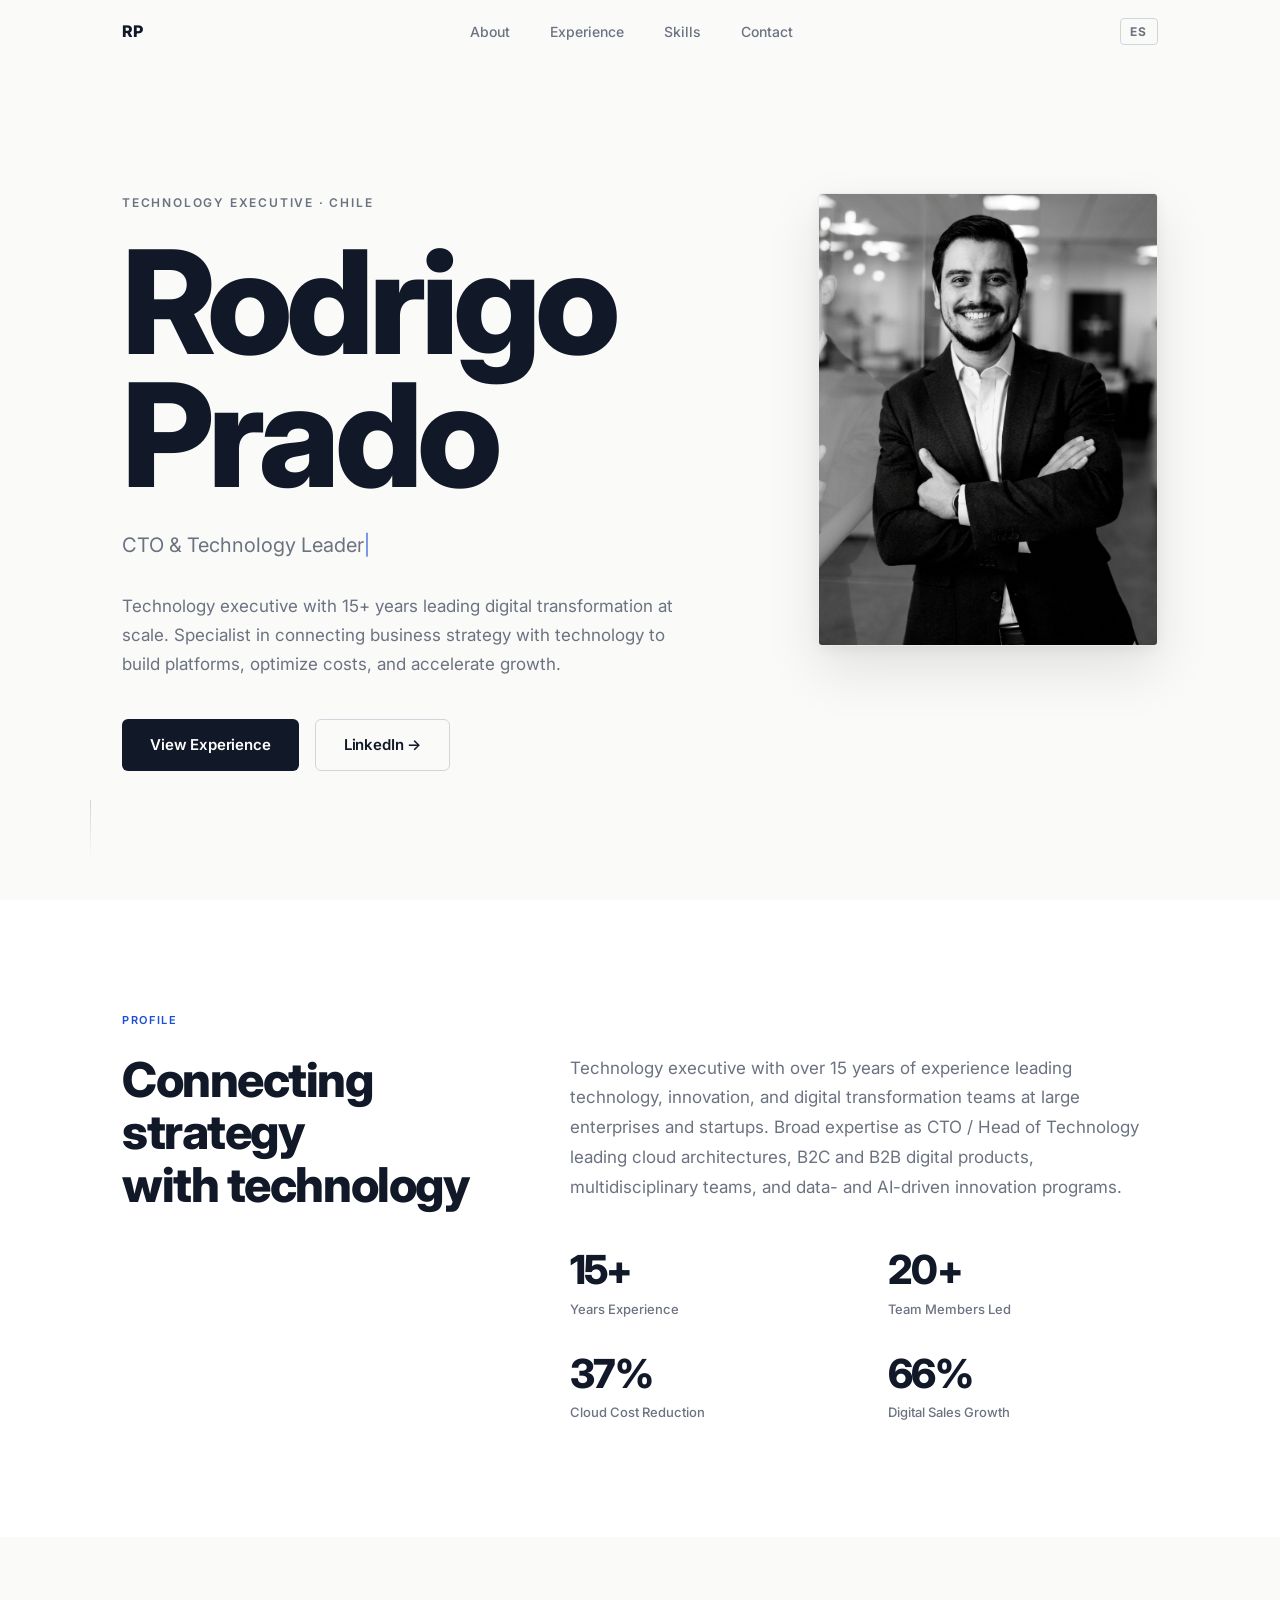
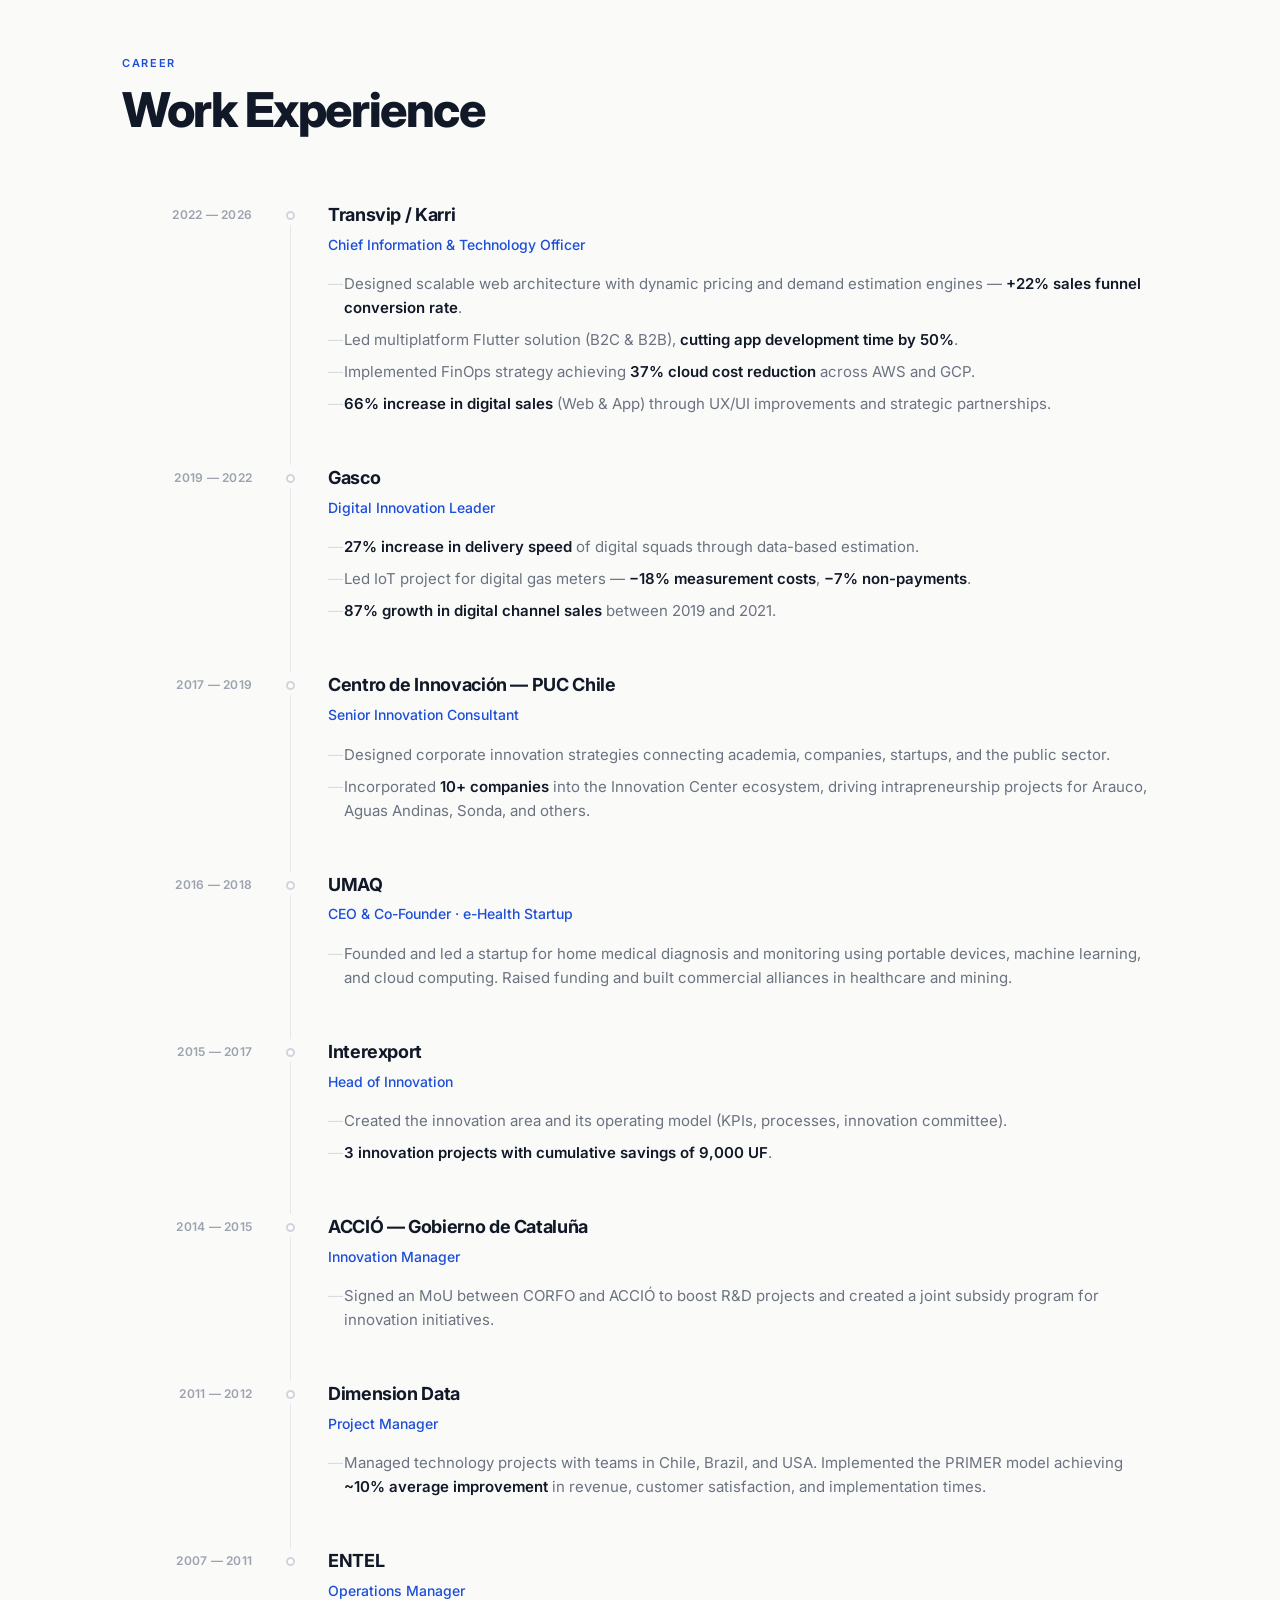
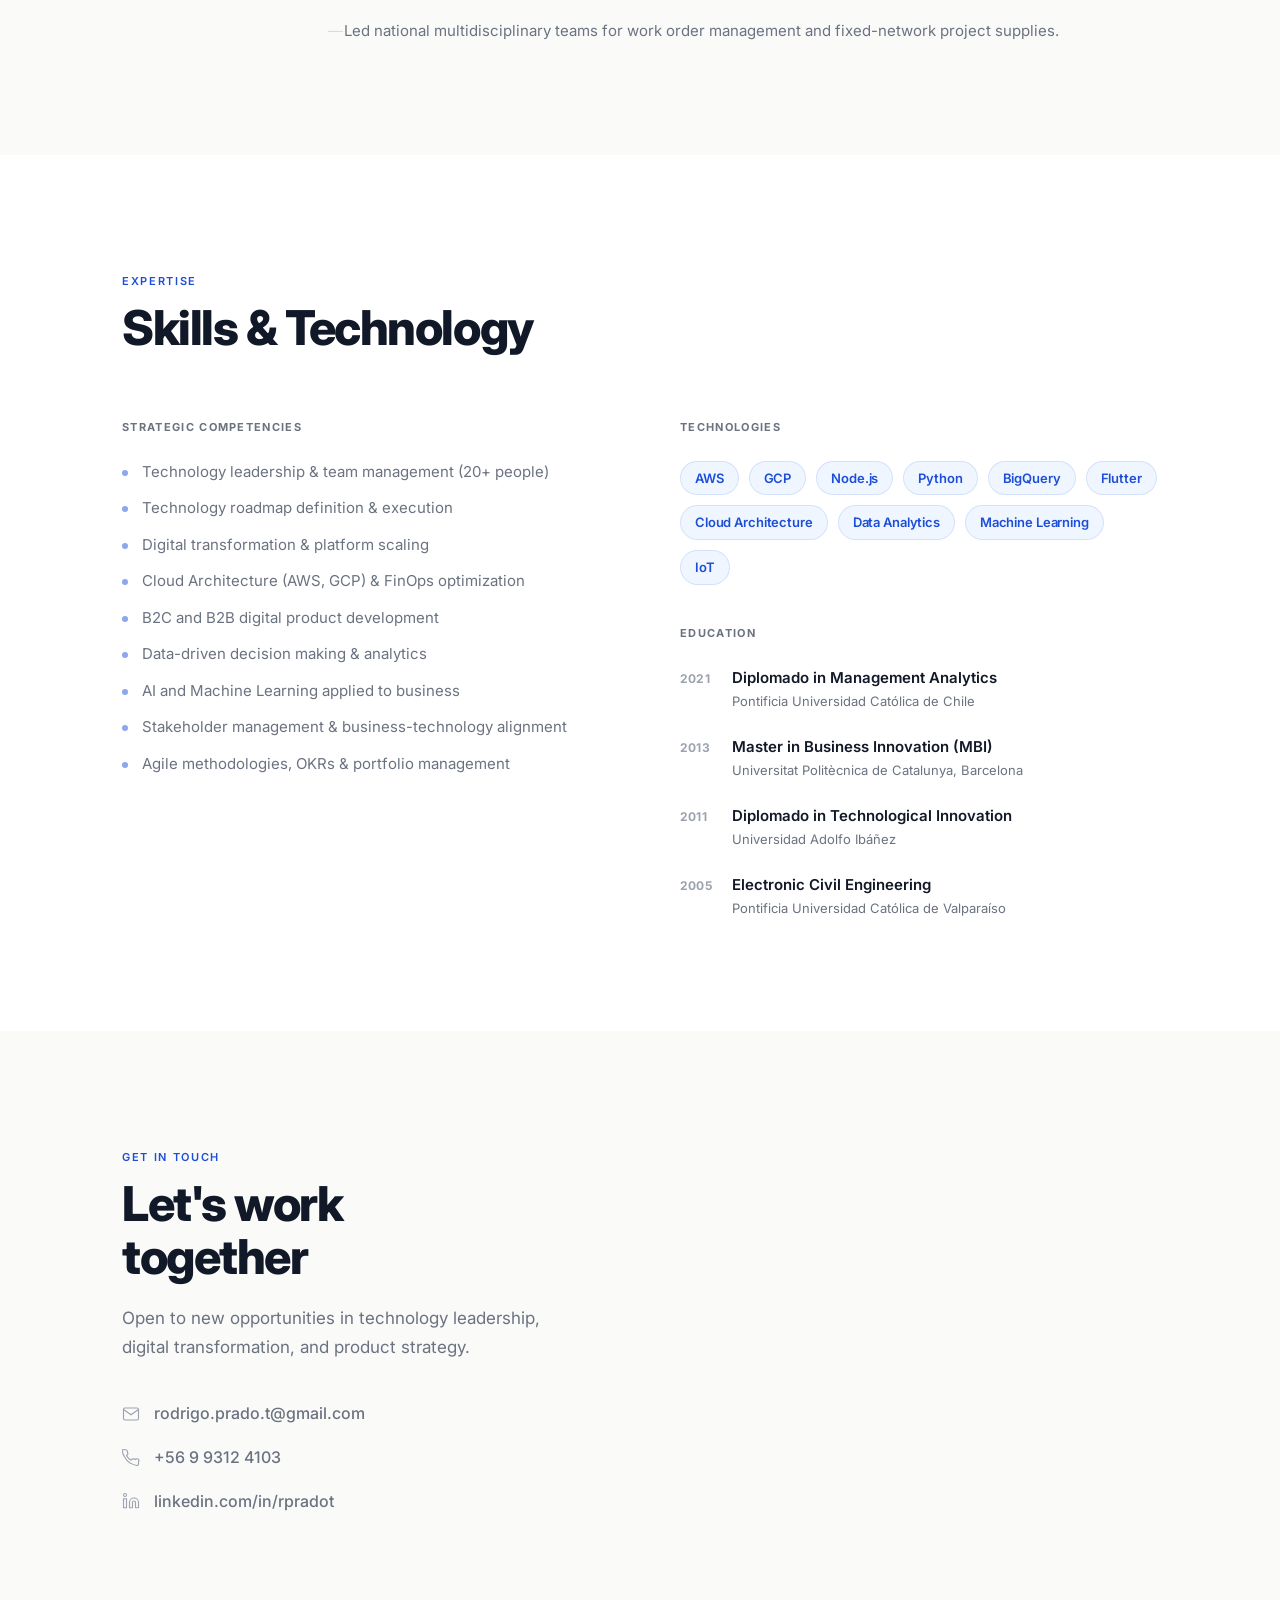
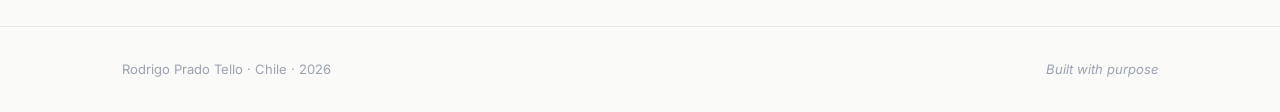
==== index.html @ 448bedbb "Initial release — personal portfolio website Bilingual (EN/ES) single-page portfolio for Rodrigo Pra" ====
<!DOCTYPE html>
<html lang="en" data-lang="en">
<head>
  <meta charset="UTF-8" />
  <meta name="viewport" content="width=device-width, initial-scale=1.0" />
  <title>Rodrigo Prado — CTO & Technology Leader</title>
  <meta name="description" content="Technology executive with 15+ years leading digital transformation, cloud platforms, and product innovation." />
  <link rel="preconnect" href="https://fonts.googleapis.com" />
  <link rel="preconnect" href="https://fonts.gstatic.com" crossorigin />
  <link href="https://fonts.googleapis.com/css2?family=Inter:wght@300;400;500;600;700;800&display=swap" rel="stylesheet" />
  <link rel="stylesheet" href="style.css" />
</head>
<body>

  <!-- ── NAV ─────────────────────────────────────────────── -->
  <nav class="nav" id="nav">
    <div class="nav__inner">
      <a href="#hero" class="nav__logo">RP</a>
      <ul class="nav__links" id="navLinks">
        <li><a href="#about"      class="nav__link t" data-key="nav_about">About</a></li>
        <li><a href="#experience" class="nav__link t" data-key="nav_exp">Experience</a></li>
        <li><a href="#skills"     class="nav__link t" data-key="nav_skills">Skills</a></li>
        <li><a href="#contact"    class="nav__link t" data-key="nav_contact">Contact</a></li>
      </ul>
      <div class="nav__right">
        <button class="lang-toggle" id="langToggle" aria-label="Toggle language">ES</button>
        <button class="nav__burger" id="navBurger" aria-label="Menu" aria-expanded="false">
          <span></span><span></span><span></span>
        </button>
      </div>
    </div>
  </nav>

  <!-- ── HERO ─────────────────────────────────────────────── -->
  <section class="hero" id="hero">
    <div class="hero__inner">
      <div class="hero__content">
        <p class="hero__eyebrow t" data-key="hero_eyebrow">Technology Executive · Chile</p>
        <h1 class="hero__name">Rodrigo<br>Prado</h1>
        <p class="hero__subtitle">
          <span id="typewriter"></span><span class="cursor" aria-hidden="true">|</span>
        </p>
        <p class="hero__bio t" data-key="hero_bio">
          Technology executive with 15+ years leading digital transformation at scale.
          Specialist in connecting business strategy with technology to build platforms,
          optimize costs, and accelerate growth.
        </p>
        <div class="hero__ctas">
          <a href="#experience" class="btn btn--primary t" data-key="hero_cta1">View Experience</a>
          <a href="https://cl.linkedin.com/in/rpradot/" target="_blank" rel="noopener" class="btn btn--secondary t" data-key="hero_cta2">LinkedIn →</a>
        </div>
      </div>
      <!-- Replace photo.jpg with your actual photo file -->
      <div class="hero__photo" aria-hidden="true">
        <img src="photo.jpg" alt="Rodrigo Prado" />
      </div>
    </div>
    <div class="hero__scroll" aria-hidden="true">
      <div class="hero__scroll-line"></div>
    </div>
  </section>

  <!-- ── ABOUT ─────────────────────────────────────────────── -->
  <section class="section about" id="about">
    <div class="container">
      <span class="section__label fade-in t" data-key="about_label">Profile</span>
      <div class="about__grid">
        <div class="about__left fade-in">
          <h2 class="section__title t" data-key="about_title">Connecting strategy<br>with technology</h2>
        </div>
        <div class="about__right fade-in">
          <p class="about__text t" data-key="about_text">
            Technology executive with over 15 years of experience leading technology,
            innovation, and digital transformation teams at large enterprises and startups.
            Broad expertise as CTO / Head of Technology leading cloud architectures,
            B2C and B2B digital products, multidisciplinary teams, and data- and AI-driven
            innovation programs.
          </p>
          <div class="about__stats">
            <div class="stat fade-in">
              <span class="stat__number">15+</span>
              <span class="stat__label t" data-key="stat1">Years Experience</span>
            </div>
            <div class="stat fade-in">
              <span class="stat__number">20+</span>
              <span class="stat__label t" data-key="stat2">Team Members Led</span>
            </div>
            <div class="stat fade-in">
              <span class="stat__number">37%</span>
              <span class="stat__label t" data-key="stat3">Cloud Cost Reduction</span>
            </div>
            <div class="stat fade-in">
              <span class="stat__number">66%</span>
              <span class="stat__label t" data-key="stat4">Digital Sales Growth</span>
            </div>
          </div>
        </div>
      </div>
    </div>
  </section>

  <!-- ── EXPERIENCE ────────────────────────────────────────── -->
  <section class="section experience" id="experience">
    <div class="container">
      <div class="section__header fade-in">
        <span class="section__label t" data-key="exp_label">Career</span>
        <h2 class="section__title t" data-key="exp_title">Work Experience</h2>
      </div>

      <div class="timeline">

        <div class="timeline__item fade-in">
          <div class="timeline__meta">
            <span class="timeline__date t" data-key="exp1_date">Mar 2022 — Present</span>
          </div>
          <div class="timeline__dot" aria-hidden="true"></div>
          <div class="timeline__body">
            <div class="timeline__company">Transvip / Karri</div>
            <div class="timeline__role t" data-key="exp1_role">Chief Information & Technology Officer</div>
            <ul class="timeline__achievements">
              <li class="t" data-key="exp1_a1">Designed scalable web architecture with dynamic pricing and demand estimation engines — <strong>+22% sales funnel conversion rate</strong>.</li>
              <li class="t" data-key="exp1_a2">Led multiplatform Flutter solution (B2C & B2B), <strong>cutting app development time by 50%</strong>.</li>
              <li class="t" data-key="exp1_a3">Implemented FinOps strategy achieving <strong>37% cloud cost reduction</strong> across AWS and GCP.</li>
              <li class="t" data-key="exp1_a4"><strong>66% increase in digital sales</strong> (Web & App) through UX/UI improvements and strategic partnerships.</li>
            </ul>
          </div>
        </div>

        <div class="timeline__item fade-in">
          <div class="timeline__meta">
            <span class="timeline__date">2019 — 2022</span>
          </div>
          <div class="timeline__dot" aria-hidden="true"></div>
          <div class="timeline__body">
            <div class="timeline__company">Gasco</div>
            <div class="timeline__role t" data-key="exp2_role">Digital Innovation Leader</div>
            <ul class="timeline__achievements">
              <li class="t" data-key="exp2_a1"><strong>27% increase in delivery speed</strong> of digital squads through data-based estimation.</li>
              <li class="t" data-key="exp2_a2">Led IoT project for digital gas meters — <strong>−18% measurement costs</strong>, <strong>−7% non-payments</strong>.</li>
              <li class="t" data-key="exp2_a3"><strong>87% growth in digital channel sales</strong> between 2019 and 2021.</li>
            </ul>
          </div>
        </div>

        <div class="timeline__item fade-in">
          <div class="timeline__meta">
            <span class="timeline__date">2017 — 2019</span>
          </div>
          <div class="timeline__dot" aria-hidden="true"></div>
          <div class="timeline__body">
            <div class="timeline__company">Centro de Innovación — PUC Chile</div>
            <div class="timeline__role t" data-key="exp3_role">Senior Innovation Consultant</div>
            <ul class="timeline__achievements">
              <li class="t" data-key="exp3_a1">Designed corporate innovation strategies connecting academia, companies, startups, and the public sector.</li>
              <li class="t" data-key="exp3_a2">Incorporated <strong>10+ companies</strong> into the Innovation Center ecosystem, driving intrapreneurship projects for Arauco, Aguas Andinas, Sonda, and others.</li>
            </ul>
          </div>
        </div>

        <div class="timeline__item fade-in">
          <div class="timeline__meta">
            <span class="timeline__date">2016 — 2018</span>
          </div>
          <div class="timeline__dot" aria-hidden="true"></div>
          <div class="timeline__body">
            <div class="timeline__company">UMAQ</div>
            <div class="timeline__role t" data-key="exp4_role">CEO & Co-Founder · e-Health Startup</div>
            <ul class="timeline__achievements">
              <li class="t" data-key="exp4_a1">Founded and led a startup for home medical diagnosis and monitoring using portable devices, machine learning, and cloud computing. Raised funding and built commercial alliances in healthcare and mining.</li>
            </ul>
          </div>
        </div>

        <div class="timeline__item fade-in">
          <div class="timeline__meta">
            <span class="timeline__date">2015 — 2017</span>
          </div>
          <div class="timeline__dot" aria-hidden="true"></div>
          <div class="timeline__body">
            <div class="timeline__company">Interexport</div>
            <div class="timeline__role t" data-key="exp5_role">Head of Innovation</div>
            <ul class="timeline__achievements">
              <li class="t" data-key="exp5_a1">Created the innovation area and its operating model (KPIs, processes, innovation committee).</li>
              <li class="t" data-key="exp5_a2"><strong>3 innovation projects with cumulative savings of 9,000 UF</strong>.</li>
            </ul>
          </div>
        </div>

        <div class="timeline__item fade-in">
          <div class="timeline__meta">
            <span class="timeline__date">2014 — 2015</span>
          </div>
          <div class="timeline__dot" aria-hidden="true"></div>
          <div class="timeline__body">
            <div class="timeline__company">ACCIÓ — Gobierno de Cataluña</div>
            <div class="timeline__role t" data-key="exp6_role">Innovation Manager</div>
            <ul class="timeline__achievements">
              <li class="t" data-key="exp6_a1">Signed an MoU between CORFO and ACCIÓ to boost R&amp;D projects and created a joint subsidy program for innovation initiatives.</li>
            </ul>
          </div>
        </div>

        <div class="timeline__item fade-in">
          <div class="timeline__meta">
            <span class="timeline__date">2011 — 2012</span>
          </div>
          <div class="timeline__dot" aria-hidden="true"></div>
          <div class="timeline__body">
            <div class="timeline__company">Dimension Data</div>
            <div class="timeline__role t" data-key="exp7_role">Project Manager</div>
            <ul class="timeline__achievements">
              <li class="t" data-key="exp7_a1">Managed technology projects with teams in Chile, Brazil, and USA. Implemented the PRIMER model achieving <strong>~10% average improvement</strong> in revenue, customer satisfaction, and implementation times.</li>
            </ul>
          </div>
        </div>

        <div class="timeline__item fade-in">
          <div class="timeline__meta">
            <span class="timeline__date">2007 — 2011</span>
          </div>
          <div class="timeline__dot" aria-hidden="true"></div>
          <div class="timeline__body">
            <div class="timeline__company">ENTEL</div>
            <div class="timeline__role t" data-key="exp8_role">Operations Manager</div>
            <ul class="timeline__achievements">
              <li class="t" data-key="exp8_a1">Led national multidisciplinary teams for work order management and fixed-network project supplies.</li>
            </ul>
          </div>
        </div>

      </div>
    </div>
  </section>

  <!-- ── SKILLS ────────────────────────────────────────────── -->
  <section class="section skills" id="skills">
    <div class="container">
      <div class="section__header fade-in">
        <span class="section__label t" data-key="skills_label">Expertise</span>
        <h2 class="section__title t" data-key="skills_title">Skills & Technology</h2>
      </div>
      <div class="skills__grid">

        <div class="skills__col fade-in">
          <h3 class="skills__col-title t" data-key="skills_strategic_title">Strategic Competencies</h3>
          <ul class="skills__list">
            <li class="t" data-key="skill_s1">Technology leadership & team management (20+ people)</li>
            <li class="t" data-key="skill_s2">Technology roadmap definition & execution</li>
            <li class="t" data-key="skill_s3">Digital transformation & platform scaling</li>
            <li class="t" data-key="skill_s4">Cloud Architecture (AWS, GCP) & FinOps optimization</li>
            <li class="t" data-key="skill_s5">B2C and B2B digital product development</li>
            <li class="t" data-key="skill_s6">Data-driven decision making & analytics</li>
            <li class="t" data-key="skill_s7">AI and Machine Learning applied to business</li>
            <li class="t" data-key="skill_s8">Stakeholder management & business-technology alignment</li>
            <li class="t" data-key="skill_s9">Agile methodologies, OKRs & portfolio management</li>
          </ul>
        </div>

        <div class="skills__col fade-in">
          <h3 class="skills__col-title t" data-key="skills_tech_title">Technologies</h3>
          <div class="tech__badges">
            <span class="badge">AWS</span>
            <span class="badge">GCP</span>
            <span class="badge">Node.js</span>
            <span class="badge">Python</span>
            <span class="badge">BigQuery</span>
            <span class="badge">Flutter</span>
            <span class="badge">Cloud Architecture</span>
            <span class="badge">Data Analytics</span>
            <span class="badge">Machine Learning</span>
            <span class="badge">IoT</span>
          </div>

          <h3 class="skills__col-title t" data-key="skills_edu_title" style="margin-top: 2.5rem;">Education</h3>
          <ul class="edu__list">
            <li>
              <span class="edu__year">2021</span>
              <span class="edu__details">
                <span class="edu__deg t" data-key="edu1_deg">Diplomado in Management Analytics</span>
                <span class="edu__school">Pontificia Universidad Católica de Chile</span>
              </span>
            </li>
            <li>
              <span class="edu__year">2013</span>
              <span class="edu__details">
                <span class="edu__deg t" data-key="edu2_deg">Master in Business Innovation (MBI)</span>
                <span class="edu__school">Universitat Politècnica de Catalunya, Barcelona</span>
              </span>
            </li>
            <li>
              <span class="edu__year">2011</span>
              <span class="edu__details">
                <span class="edu__deg t" data-key="edu3_deg">Diplomado in Technological Innovation</span>
                <span class="edu__school">Universidad Adolfo Ibáñez</span>
              </span>
            </li>
            <li>
              <span class="edu__year">2005</span>
              <span class="edu__details">
                <span class="edu__deg t" data-key="edu4_deg">Electronic Civil Engineering</span>
                <span class="edu__school">Pontificia Universidad Católica de Valparaíso</span>
              </span>
            </li>
          </ul>
        </div>

      </div>
    </div>
  </section>

  <!-- ── CONTACT ───────────────────────────────────────────── -->
  <section class="section contact" id="contact">
    <div class="container">
      <div class="contact__inner fade-in">
        <span class="section__label t" data-key="contact_label">Get in touch</span>
        <h2 class="section__title contact__title t" data-key="contact_title">Let's work<br>together</h2>
        <p class="contact__sub t" data-key="contact_sub">
          Open to new opportunities in technology leadership,<br>digital transformation, and product strategy.
        </p>
        <div class="contact__links">
          <a href="mailto:rodrigo.prado.t@gmail.com" class="contact__link">
            <svg xmlns="http://www.w3.org/2000/svg" viewBox="0 0 24 24" fill="none" stroke="currentColor" stroke-width="1.5" stroke-linecap="round" stroke-linejoin="round" aria-hidden="true"><path d="M4 4h16c1.1 0 2 .9 2 2v12c0 1.1-.9 2-2 2H4c-1.1 0-2-.9-2-2V6c0-1.1.9-2 2-2z"/><polyline points="22,6 12,13 2,6"/></svg>
            rodrigo.prado.t@gmail.com
          </a>
          <a href="tel:+56993124103" class="contact__link">
            <svg xmlns="http://www.w3.org/2000/svg" viewBox="0 0 24 24" fill="none" stroke="currentColor" stroke-width="1.5" stroke-linecap="round" stroke-linejoin="round" aria-hidden="true"><path d="M22 16.92v3a2 2 0 01-2.18 2 19.79 19.79 0 01-8.63-3.07A19.5 19.5 0 013.07 9.81a19.79 19.79 0 01-3.07-8.67A2 2 0 012 1h3a2 2 0 012 1.72c.127.96.361 1.903.7 2.81a2 2 0 01-.45 2.11L6.09 8.91a16 16 0 006 6l1.27-1.27a2 2 0 012.11-.45c.907.339 1.85.573 2.81.7A2 2 0 0122 16.92z"/></svg>
            +56 9 9312 4103
          </a>
          <a href="https://cl.linkedin.com/in/rpradot/" target="_blank" rel="noopener" class="contact__link">
            <svg xmlns="http://www.w3.org/2000/svg" viewBox="0 0 24 24" fill="none" stroke="currentColor" stroke-width="1.5" stroke-linecap="round" stroke-linejoin="round" aria-hidden="true"><path d="M16 8a6 6 0 016 6v7h-4v-7a2 2 0 00-2-2 2 2 0 00-2 2v7h-4v-7a6 6 0 016-6z"/><rect x="2" y="9" width="4" height="12"/><circle cx="4" cy="4" r="2"/></svg>
            linkedin.com/in/rpradot
          </a>
        </div>
      </div>
    </div>
  </section>

  <!-- ── FOOTER ────────────────────────────────────────────── -->
  <footer class="footer">
    <div class="container footer__inner">
      <span>Rodrigo Prado Tello &middot; Chile &middot; <span id="year"></span></span>
      <span class="footer__built t" data-key="footer_built">Built with purpose</span>
    </div>
  </footer>

  <script src="main.js"></script>
</body>
</html>
---- style.css ----
/* ─── RESET & BASE ───────────────────────────────────────── */
*,
*::before,
*::after {
  box-sizing: border-box;
  margin: 0;
  padding: 0;
}

:root {
  --bg: #FAFAF9;
  --bg-alt: #F3F4F6;
  --white: #FFFFFF;
  --text: #111827;
  --text-muted: #6B7280;
  --text-light: #9CA3AF;
  --accent: #1D4ED8;
  --accent-light: #EFF6FF;
  --border: #E5E7EB;
  --border-dark: #D1D5DB;

  --font: 'Inter', system-ui, -apple-system, sans-serif;
  --nav-h: 64px;

  --ease: cubic-bezier(0.4, 0, 0.2, 1);
}

html {
  scroll-behavior: smooth;
  font-size: 16px;
}

body {
  font-family: var(--font);
  background: var(--bg);
  color: var(--text);
  line-height: 1.6;
  -webkit-font-smoothing: antialiased;
  overflow-x: hidden;
}

a {
  text-decoration: none;
  color: inherit;
}

ul {
  list-style: none;
}

img {
  display: block;
  max-width: 100%;
}

/* ─── TYPOGRAPHY ─────────────────────────────────────────── */
.section__label {
  display: inline-block;
  font-size: 0.6875rem;
  font-weight: 600;
  letter-spacing: 0.15em;
  text-transform: uppercase;
  color: var(--accent);
  margin-bottom: 0.75rem;
}

.section__title {
  font-size: clamp(2rem, 4vw, 3rem);
  font-weight: 800;
  line-height: 1.1;
  letter-spacing: -0.03em;
  color: var(--text);
}

.section__header {
  margin-bottom: 4rem;
}

/* ─── LAYOUT ─────────────────────────────────────────────── */
.container {
  max-width: 1100px;
  margin: 0 auto;
  padding: 0 2rem;
}

.section {
  padding: 7rem 0;
}

/* ─── NAV ────────────────────────────────────────────────── */
.nav {
  position: fixed;
  top: 0;
  left: 0;
  right: 0;
  z-index: 100;
  height: var(--nav-h);
  background: rgba(250, 250, 249, 0.85);
  backdrop-filter: blur(12px);
  -webkit-backdrop-filter: blur(12px);
  border-bottom: 1px solid transparent;
  transition: border-color 0.3s var(--ease), box-shadow 0.3s var(--ease);
}

.nav.scrolled {
  border-color: var(--border);
  box-shadow: 0 1px 16px rgba(0, 0, 0, 0.05);
}

.nav__inner {
  max-width: 1100px;
  margin: 0 auto;
  padding: 0 2rem;
  height: 100%;
  display: flex;
  align-items: center;
  justify-content: space-between;
  gap: 2rem;
}

.nav__logo {
  font-size: 1rem;
  font-weight: 800;
  letter-spacing: -0.02em;
  color: var(--text);
  flex-shrink: 0;
}

.nav__links {
  display: flex;
  align-items: center;
  gap: 2.5rem;
}

.nav__link {
  font-size: 0.875rem;
  font-weight: 500;
  color: var(--text-muted);
  transition: color 0.2s;
  position: relative;
}

.nav__link::after {
  content: '';
  position: absolute;
  bottom: -2px;
  left: 0;
  right: 0;
  height: 1.5px;
  background: var(--accent);
  transform: scaleX(0);
  transform-origin: left;
  transition: transform 0.25s var(--ease);
}

.nav__link:hover {
  color: var(--text);
}

.nav__link:hover::after {
  transform: scaleX(1);
}

.nav__right {
  display: flex;
  align-items: center;
  gap: 0.75rem;
  flex-shrink: 0;
}

.lang-toggle {
  font-family: var(--font);
  font-size: 0.75rem;
  font-weight: 700;
  letter-spacing: 0.08em;
  color: var(--text-muted);
  background: none;
  border: 1.5px solid var(--border-dark);
  border-radius: 4px;
  padding: 0.3rem 0.6rem;
  cursor: pointer;
  transition: all 0.2s;
}

.lang-toggle:hover {
  color: var(--accent);
  border-color: var(--accent);
  background: var(--accent-light);
}

.nav__burger {
  display: none;
  flex-direction: column;
  justify-content: center;
  gap: 5px;
  width: 32px;
  height: 32px;
  background: none;
  border: none;
  cursor: pointer;
  padding: 4px;
}

.nav__burger span {
  display: block;
  height: 1.5px;
  background: var(--text);
  border-radius: 2px;
  transition: all 0.25s var(--ease);
}

.nav__burger.open span:nth-child(1) {
  transform: translateY(6.5px) rotate(45deg);
}

.nav__burger.open span:nth-child(2) {
  opacity: 0;
  transform: scaleX(0);
}

.nav__burger.open span:nth-child(3) {
  transform: translateY(-6.5px) rotate(-45deg);
}

/* ─── HERO ───────────────────────────────────────────────── */
.hero {
  min-height: 100dvh;
  display: flex;
  flex-direction: column;
  justify-content: center;
  padding: calc(var(--nav-h) + 4rem) 2rem 4rem;
  max-width: 1100px;
  margin: 0 auto;
  position: relative;
}

.hero__inner {
  display: grid;
  grid-template-columns: 1fr 340px;
  gap: 5rem;
  align-items: start;
  width: 100%;
}

.hero__photo {
  animation: fadeUp 0.8s var(--ease) 0.15s both;
}

.hero__photo img {
  width: 100%;
  aspect-ratio: 3 / 4;
  object-fit: cover;
  border-radius: 4px;
  box-shadow: 0 24px 56px rgba(0, 0, 0, 0.10), 0 4px 16px rgba(0, 0, 0, 0.06);
  border: 1px solid rgba(0, 0, 0, 0.06);
}

.hero__eyebrow {
  font-size: 0.75rem;
  font-weight: 600;
  letter-spacing: 0.15em;
  text-transform: uppercase;
  color: var(--text-muted);
  margin-bottom: 1.5rem;
  animation: fadeUp 0.8s var(--ease) 0.1s both;
}

.hero__name {
  font-size: clamp(4rem, 12vw, 9rem);
  font-weight: 800;
  line-height: 0.92;
  letter-spacing: -0.04em;
  color: var(--text);
  margin-bottom: 1.75rem;
  animation: fadeUp 0.8s var(--ease) 0.2s both;
}

.hero__subtitle {
  font-size: clamp(1rem, 2vw, 1.25rem);
  font-weight: 400;
  color: var(--text-muted);
  margin-bottom: 1.75rem;
  min-height: 1.75em;
  animation: fadeUp 0.8s var(--ease) 0.3s both;
}

.cursor {
  display: inline-block;
  color: var(--accent);
  animation: blink 1s step-end infinite;
  font-weight: 300;
}

.hero__bio {
  max-width: 560px;
  font-size: 1.0625rem;
  line-height: 1.7;
  color: var(--text-muted);
  margin-bottom: 2.5rem;
  animation: fadeUp 0.8s var(--ease) 0.4s both;
}

.hero__ctas {
  display: flex;
  gap: 1rem;
  flex-wrap: wrap;
  animation: fadeUp 0.8s var(--ease) 0.5s both;
}

.hero__scroll {
  position: absolute;
  bottom: 2.5rem;
  left: 0;
  display: flex;
  flex-direction: column;
  align-items: center;
  gap: 0.5rem;
  animation: fadeUp 0.8s var(--ease) 0.8s both;
}

.hero__scroll-line {
  width: 1px;
  height: 60px;
  background: linear-gradient(to bottom, var(--border-dark), transparent);
}

/* ─── BUTTONS ────────────────────────────────────────────── */
.btn {
  display: inline-flex;
  align-items: center;
  gap: 0.5rem;
  padding: 0.8125rem 1.75rem;
  border-radius: 6px;
  font-size: 0.9375rem;
  font-weight: 600;
  letter-spacing: -0.01em;
  transition: all 0.2s var(--ease);
  white-space: nowrap;
}

.btn--primary {
  background: var(--text);
  color: var(--white);
}

.btn--primary:hover {
  background: var(--accent);
  transform: translateY(-1px);
  box-shadow: 0 8px 24px rgba(29, 78, 216, 0.2);
}

.btn--secondary {
  background: transparent;
  color: var(--text);
  border: 1.5px solid var(--border-dark);
}

.btn--secondary:hover {
  border-color: var(--text);
  transform: translateY(-1px);
}

/* ─── ABOUT ──────────────────────────────────────────────── */
.about {
  background: var(--white);
}

.about .section__label {
  display: block;
  margin-bottom: 1.5rem;
}

.about__grid {
  display: grid;
  grid-template-columns: 1fr 1.6fr;
  gap: 5rem;
  align-items: start;
}

.about__text {
  font-size: 1.0625rem;
  line-height: 1.75;
  color: var(--text-muted);
  margin-bottom: 3rem;
}

.about__stats {
  display: grid;
  grid-template-columns: 1fr 1fr;
  gap: 2rem 3rem;
}

.stat__number {
  display: block;
  font-size: 2.5rem;
  font-weight: 800;
  letter-spacing: -0.04em;
  color: var(--text);
  line-height: 1;
  margin-bottom: 0.35rem;
}

.stat__label {
  font-size: 0.8125rem;
  color: var(--text-muted);
  font-weight: 500;
}

/* ─── EXPERIENCE ─────────────────────────────────────────── */
.experience {
  background: var(--bg);
}

.timeline__item {
  display: grid;
  grid-template-columns: 130px 28px 1fr;
  gap: 0 1.5rem;
  padding-bottom: 3rem;
  align-items: start;
}

.timeline__item:last-child {
  padding-bottom: 0;
}

/* The centre column — holds the dot and the connecting line */
.timeline__dot {
  display: flex;
  flex-direction: column;
  align-items: center;
  align-self: stretch;
  /* stretch to full row height */
}

/* The dot itself, aligned with the first line of the date */
.timeline__dot::before {
  content: '';
  width: 9px;
  height: 9px;
  border-radius: 50%;
  background: var(--white);
  border: 2px solid var(--border-dark);
  flex-shrink: 0;
  margin-top: 10px;
}

/* The vertical connector line below the dot */
.timeline__dot::after {
  content: '';
  flex: 1;
  width: 1px;
  background: var(--border);
  margin-top: 5px;
  /* extend through the padding-bottom of the item */
  margin-bottom: calc(-3rem - 1px);
}

.timeline__item:last-child .timeline__dot::after {
  display: none;
}

.timeline__meta {
  text-align: right;
}

.timeline__date {
  font-size: 0.75rem;
  font-weight: 600;
  line-height: 1;
  color: var(--text-light);
  letter-spacing: 0.02em;
}

.timeline__company {
  font-size: 1.125rem;
  font-weight: 700;
  color: var(--text);
  margin-bottom: 0.25rem;
  letter-spacing: -0.02em;
}

.timeline__role {
  font-size: 0.875rem;
  font-weight: 500;
  color: var(--accent);
  margin-bottom: 1rem;
}

.timeline__achievements {
  display: flex;
  flex-direction: column;
  gap: 0.5rem;
}

.timeline__achievements li {
  font-size: 0.9375rem;
  color: var(--text-muted);
  line-height: 1.6;
  padding-left: 1rem;
  position: relative;
}

.timeline__achievements li::before {
  content: '—';
  position: absolute;
  left: 0;
  color: var(--border-dark);
  font-weight: 300;
}

.timeline__achievements li strong {
  color: var(--text);
  font-weight: 600;
}

/* ─── SKILLS ─────────────────────────────────────────────── */
.skills {
  background: var(--white);
}

.skills__grid {
  display: grid;
  grid-template-columns: 1fr 1fr;
  gap: 5rem;
}

.skills__col-title {
  font-size: 0.6875rem;
  font-weight: 700;
  letter-spacing: 0.12em;
  text-transform: uppercase;
  color: var(--text-muted);
  margin-bottom: 1.5rem;
}

.skills__list {
  display: flex;
  flex-direction: column;
  gap: 0.875rem;
}

.skills__list li {
  font-size: 0.9375rem;
  color: var(--text-muted);
  padding-left: 1.25rem;
  position: relative;
  line-height: 1.5;
}

.skills__list li::before {
  content: '';
  position: absolute;
  left: 0;
  top: 0.6em;
  width: 6px;
  height: 6px;
  border-radius: 50%;
  background: var(--accent);
  opacity: 0.5;
}

.tech__badges {
  display: flex;
  flex-wrap: wrap;
  gap: 0.625rem;
  margin-bottom: 0.5rem;
}

.badge {
  display: inline-block;
  padding: 0.375rem 0.875rem;
  background: var(--accent-light);
  color: var(--accent);
  font-size: 0.8125rem;
  font-weight: 600;
  border-radius: 100px;
  letter-spacing: -0.01em;
  border: 1px solid rgba(29, 78, 216, 0.12);
  transition: all 0.2s;
}

.badge:hover {
  background: var(--accent);
  color: var(--white);
}

/* Education */
.edu__list {
  display: flex;
  flex-direction: column;
  gap: 1.5rem;
}

.edu__list li {
  display: flex;
  gap: 1.25rem;
  align-items: flex-start;
}

.edu__year {
  font-size: 0.75rem;
  font-weight: 700;
  color: var(--text-light);
  letter-spacing: 0.02em;
  flex-shrink: 0;
  padding-top: 2px;
  min-width: 32px;
}

.edu__details {
  display: flex;
  flex-direction: column;
  gap: 0.2rem;
}

.edu__deg {
  font-size: 0.9375rem;
  font-weight: 600;
  color: var(--text);
  line-height: 1.4;
}

.edu__school {
  font-size: 0.8125rem;
  color: var(--text-muted);
}

/* ─── CONTACT ────────────────────────────────────────────── */
.contact {
  background: var(--bg);
}

.contact__inner {
  max-width: 680px;
}

.contact__title {
  margin-bottom: 1.25rem;
}

.contact__sub {
  font-size: 1.0625rem;
  color: var(--text-muted);
  line-height: 1.7;
  margin-bottom: 2.5rem;
}

.contact__links {
  display: flex;
  flex-direction: column;
  gap: 1.125rem;
}

.contact__link {
  display: inline-flex;
  align-items: center;
  gap: 0.875rem;
  font-size: 1rem;
  font-weight: 500;
  color: var(--text-muted);
  transition: color 0.2s;
  width: fit-content;
}

.contact__link svg {
  width: 18px;
  height: 18px;
  flex-shrink: 0;
  color: var(--text-light);
  transition: color 0.2s;
}

.contact__link:hover {
  color: var(--text);
}

.contact__link:hover svg {
  color: var(--accent);
}

/* ─── FOOTER ─────────────────────────────────────────────── */
.footer {
  padding: 2rem 0;
  border-top: 1px solid var(--border);
}

.footer__inner {
  display: flex;
  justify-content: space-between;
  align-items: center;
  font-size: 0.8125rem;
  color: var(--text-light);
}

.footer__built {
  font-style: italic;
}

/* ─── ANIMATIONS ─────────────────────────────────────────── */
@keyframes fadeUp {
  from {
    opacity: 0;
    transform: translateY(20px);
  }

  to {
    opacity: 1;
    transform: translateY(0);
  }
}

@keyframes blink {

  0%,
  100% {
    opacity: 1;
  }

  50% {
    opacity: 0;
  }
}

.fade-in {
  opacity: 0;
  transform: translateY(24px);
  transition: opacity 0.7s var(--ease), transform 0.7s var(--ease);
}

.fade-in.visible {
  opacity: 1;
  transform: translateY(0);
}

/* Stagger siblings */
.about__stats .stat.visible:nth-child(1) {
  transition-delay: 0.05s;
}

.about__stats .stat.visible:nth-child(2) {
  transition-delay: 0.12s;
}

.about__stats .stat.visible:nth-child(3) {
  transition-delay: 0.19s;
}

.about__stats .stat.visible:nth-child(4) {
  transition-delay: 0.26s;
}

/* ─── RESPONSIVE ─────────────────────────────────────────── */
@media (max-width: 900px) {
  .hero__inner {
    grid-template-columns: 1fr;
    gap: 2.5rem;
  }

  .hero__photo {
    order: -1;
    display: flex;
    justify-content: center;
  }

  .hero__photo img {
    width: 140px;
    aspect-ratio: 0.8;
    border-radius: 50%;
  }

  .nav__links {
    display: none;
  }

  .nav__burger {
    display: flex;
  }

  .nav__links.open {
    display: flex;
    flex-direction: column;
    position: fixed;
    top: var(--nav-h);
    left: 0;
    right: 0;
    background: var(--bg);
    border-bottom: 1px solid var(--border);
    padding: 1.5rem 2rem 2rem;
    gap: 1.5rem;
    box-shadow: 0 8px 32px rgba(0, 0, 0, 0.06);
    z-index: 99;
  }

  .nav__link {
    font-size: 1rem;
  }

  .about__grid {
    grid-template-columns: 1fr;
    gap: 2.5rem;
  }

  .about__stats {
    grid-template-columns: 1fr 1fr;
  }

  .timeline__item {
    grid-template-columns: 20px 1fr;
    grid-template-areas:
      "dot meta"
      "dot body";
    gap: 0.25rem 1rem;
  }

  .timeline__meta {
    grid-area: meta;
    text-align: left;
    align-self: start;
  }

  /* Keep dot visible and use grid area so it spans both rows */
  .timeline__dot {
    grid-area: dot;
    display: flex;
    align-self: stretch;
  }

  /* On mobile, dot aligns with small date text — reset desktop offset */
  .timeline__dot::before {
    margin-top: 10px;
  }

  .timeline__body {
    grid-area: body;
  }

  .skills__grid {
    grid-template-columns: 1fr;
    gap: 3rem;
  }

  .section {
    padding: 5rem 0;
  }
}

@media (max-width: 580px) {
  .hero__name {
    font-size: clamp(3.5rem, 16vw, 5rem);
  }

  .hero__ctas {
    flex-direction: column;
  }

  .btn {
    width: 100%;
    justify-content: center;
  }

  .about__stats {
    grid-template-columns: 1fr 1fr;
    gap: 1.5rem;
  }

  .footer__inner {
    flex-direction: column;
    gap: 0.5rem;
    text-align: center;
  }
}
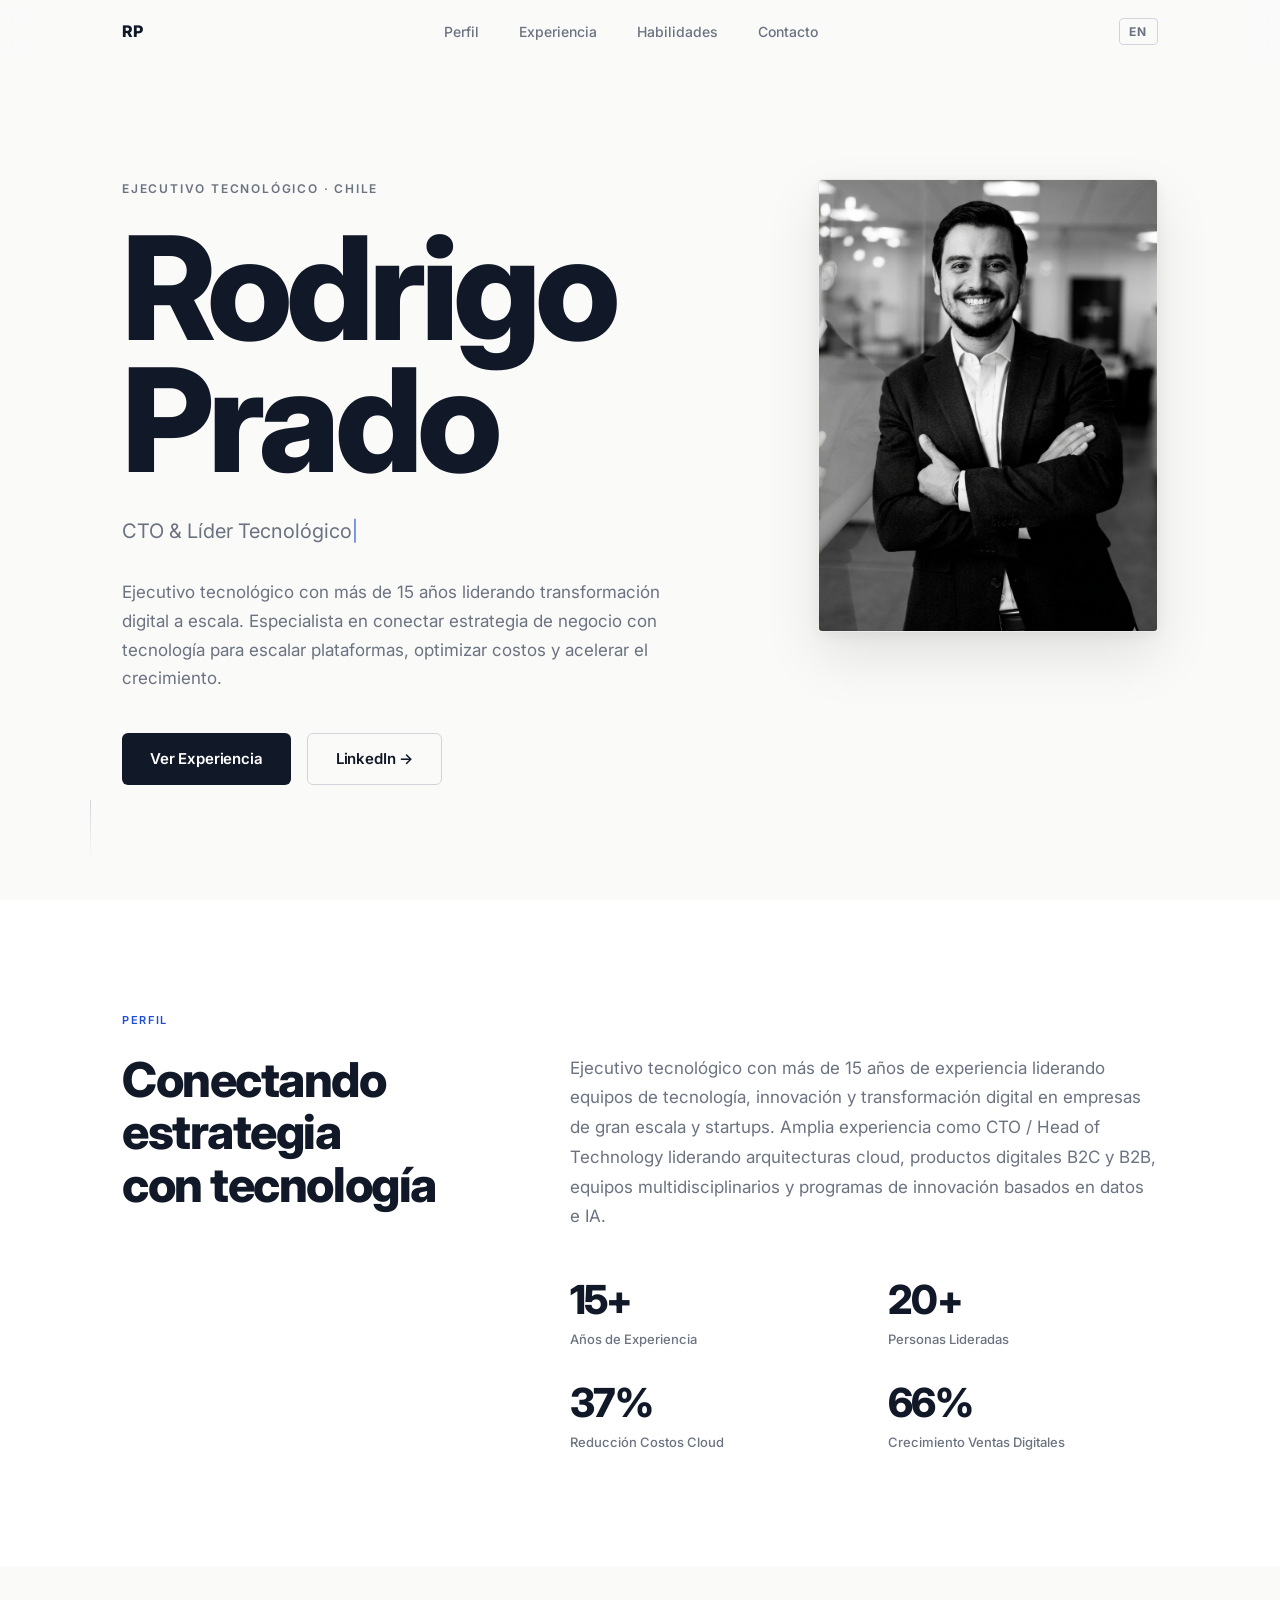
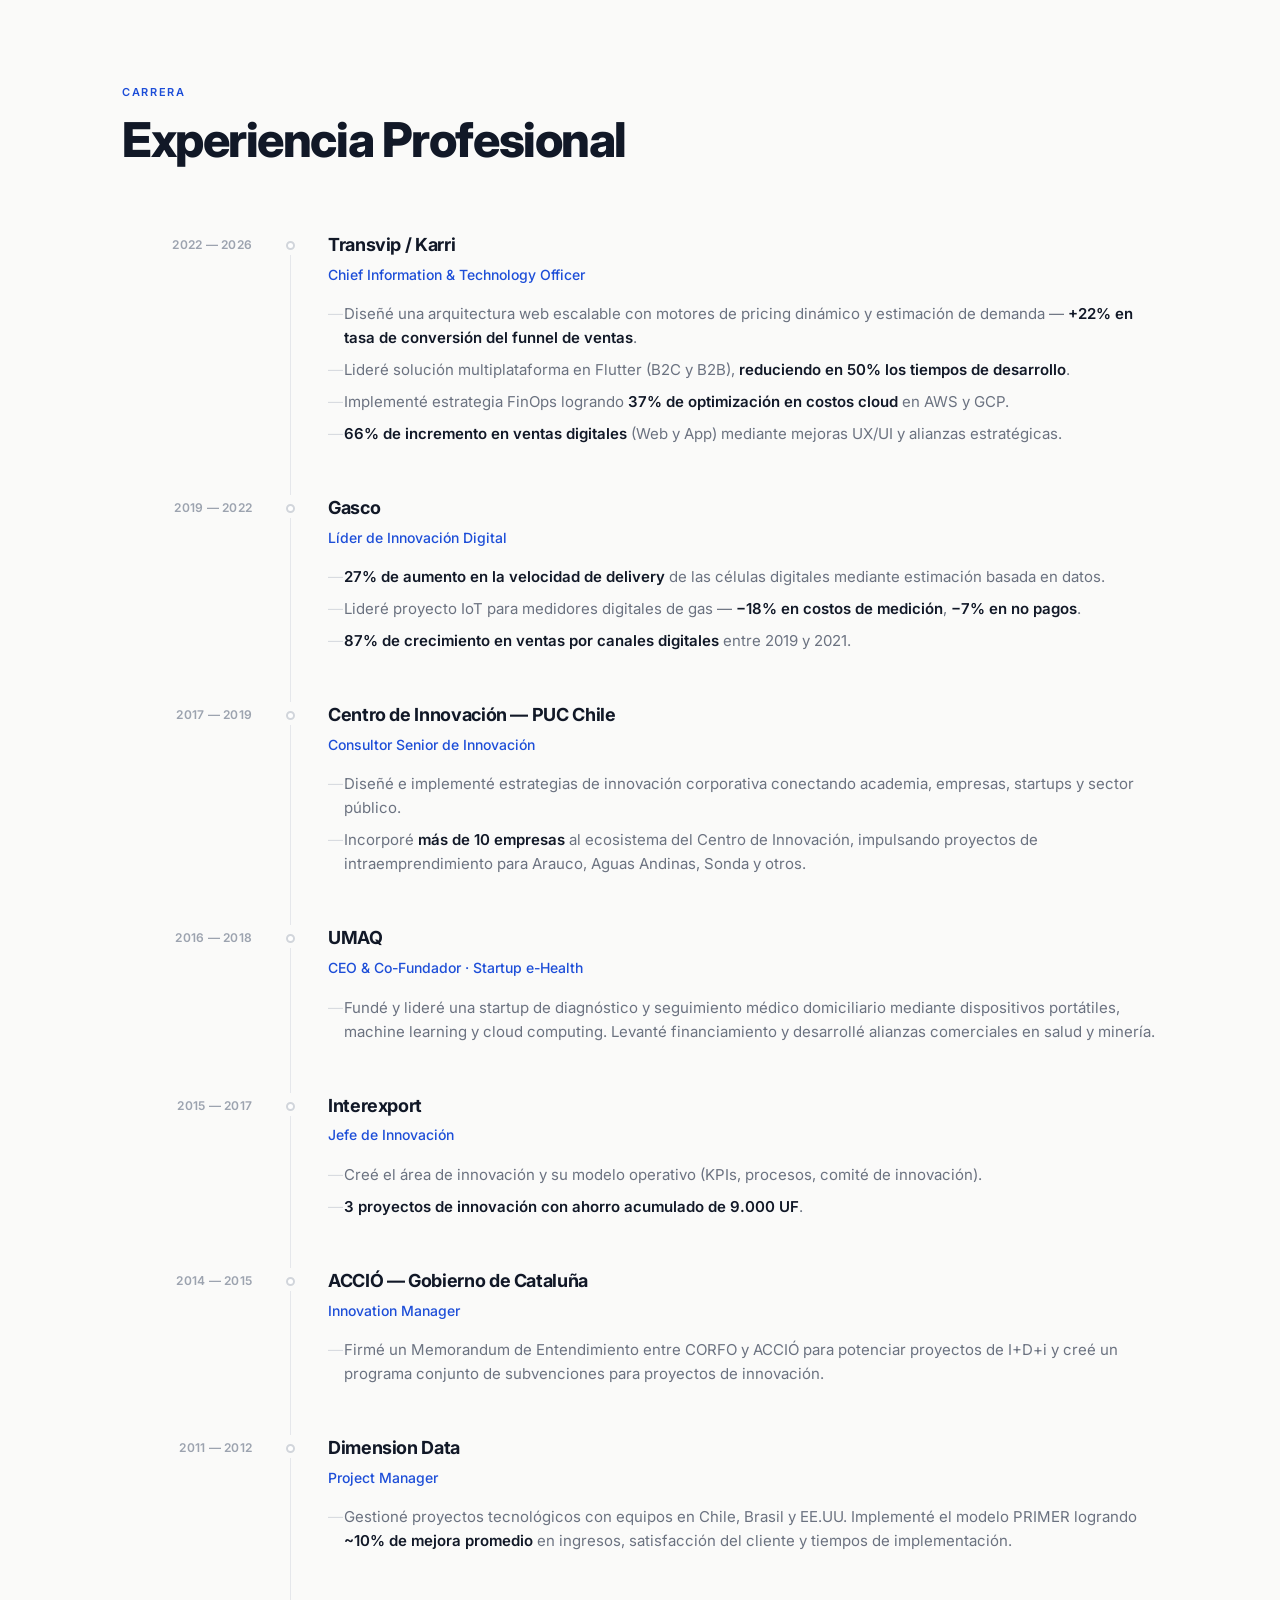
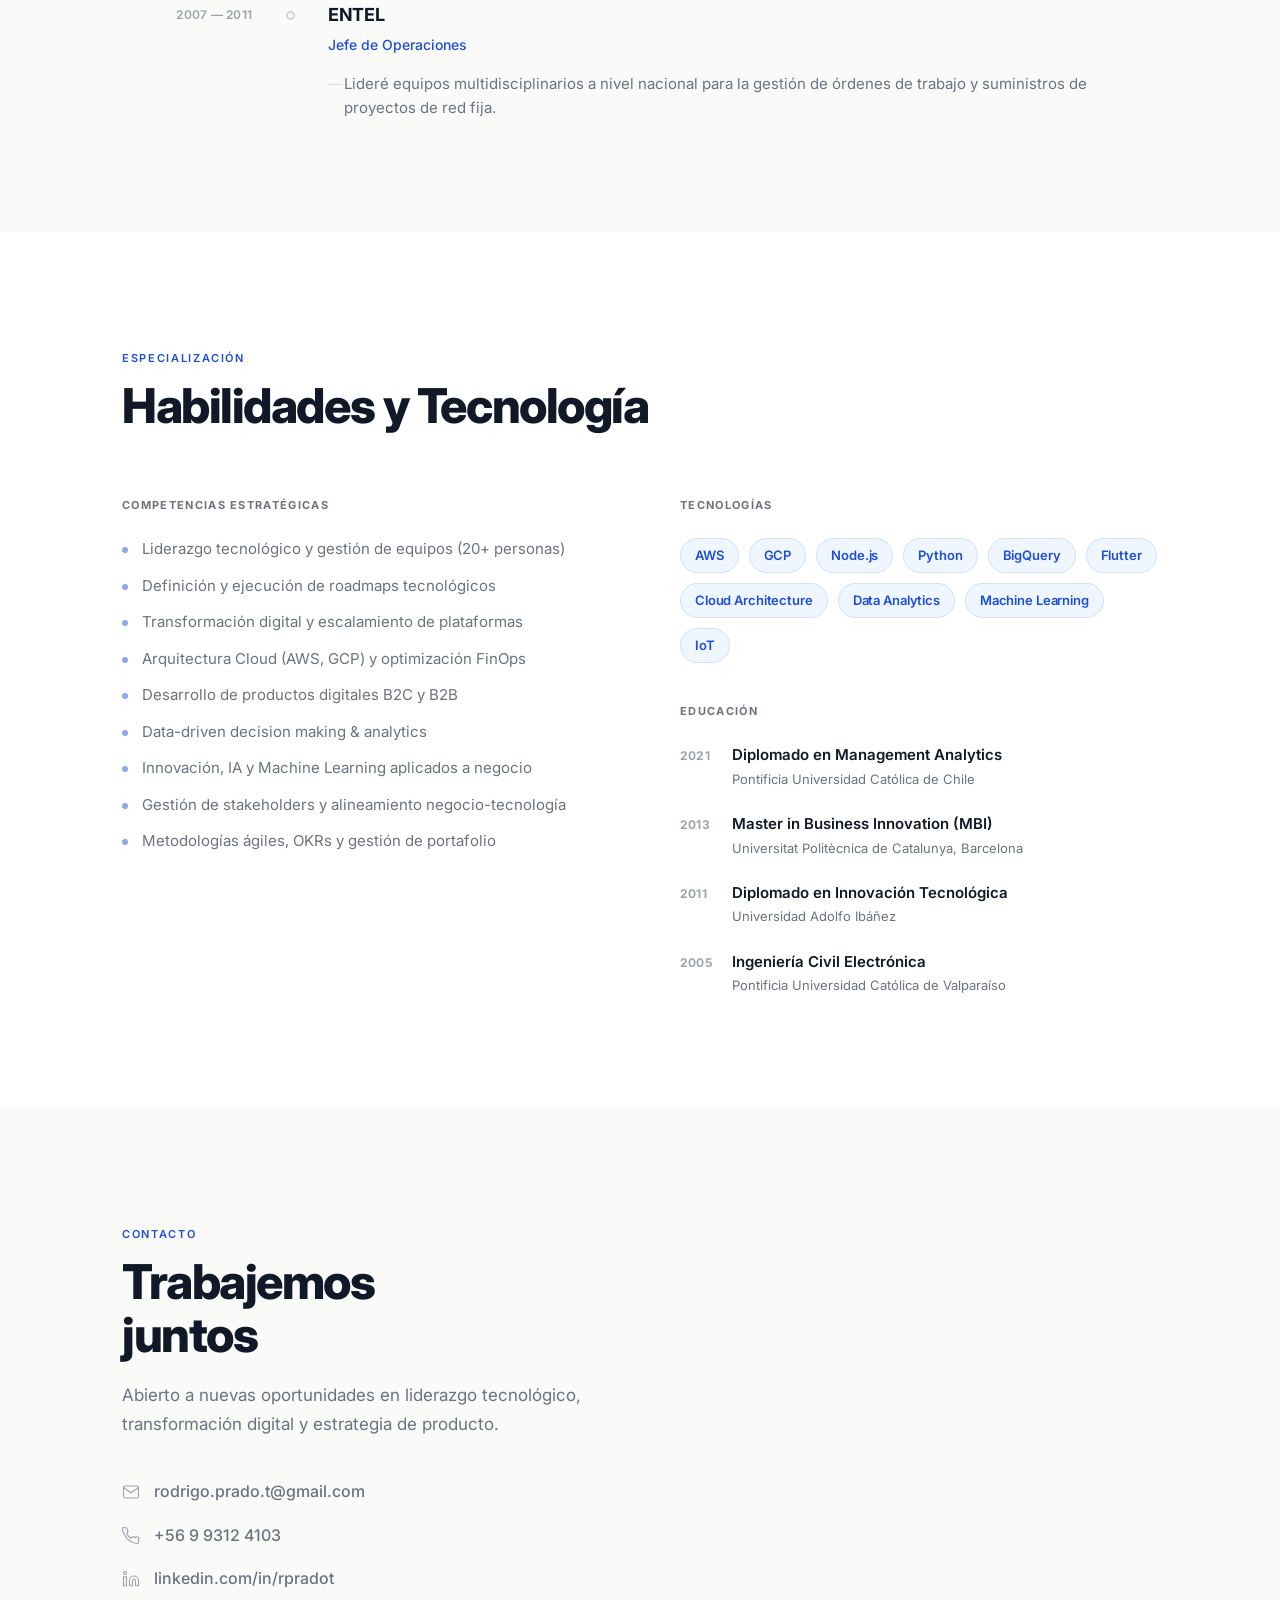
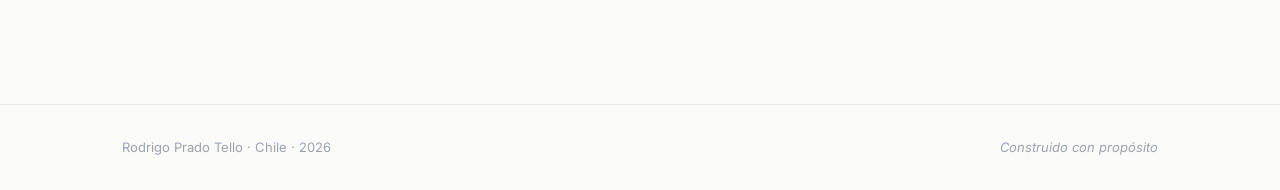
==== commit 8ab52ac4: "Set default language to Spanish" ====
--- a/index.html
+++ b/index.html
@@ -1,5 +1,5 @@
 <!DOCTYPE html>
-<html lang="en" data-lang="en">
+<html lang="es" data-lang="es">
 <head>
   <meta charset="UTF-8" />
   <meta name="viewport" content="width=device-width, initial-scale=1.0" />
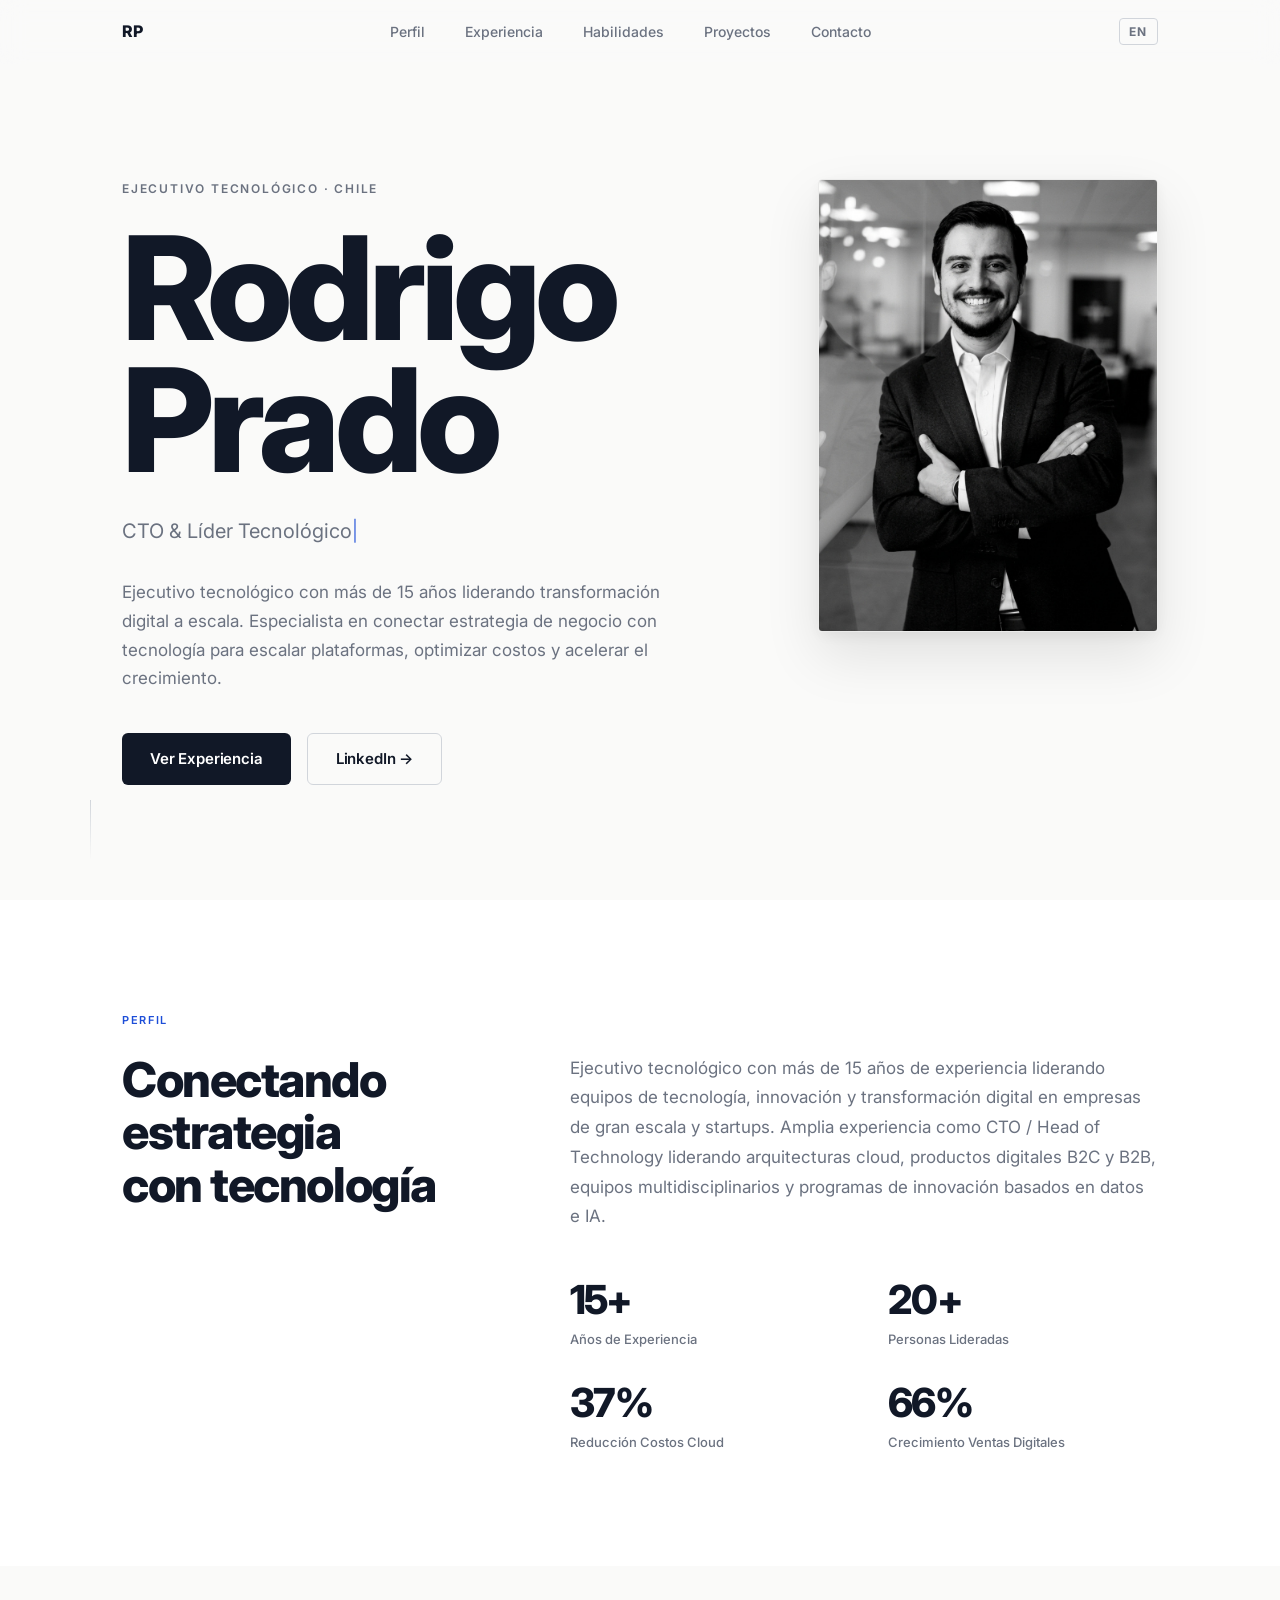
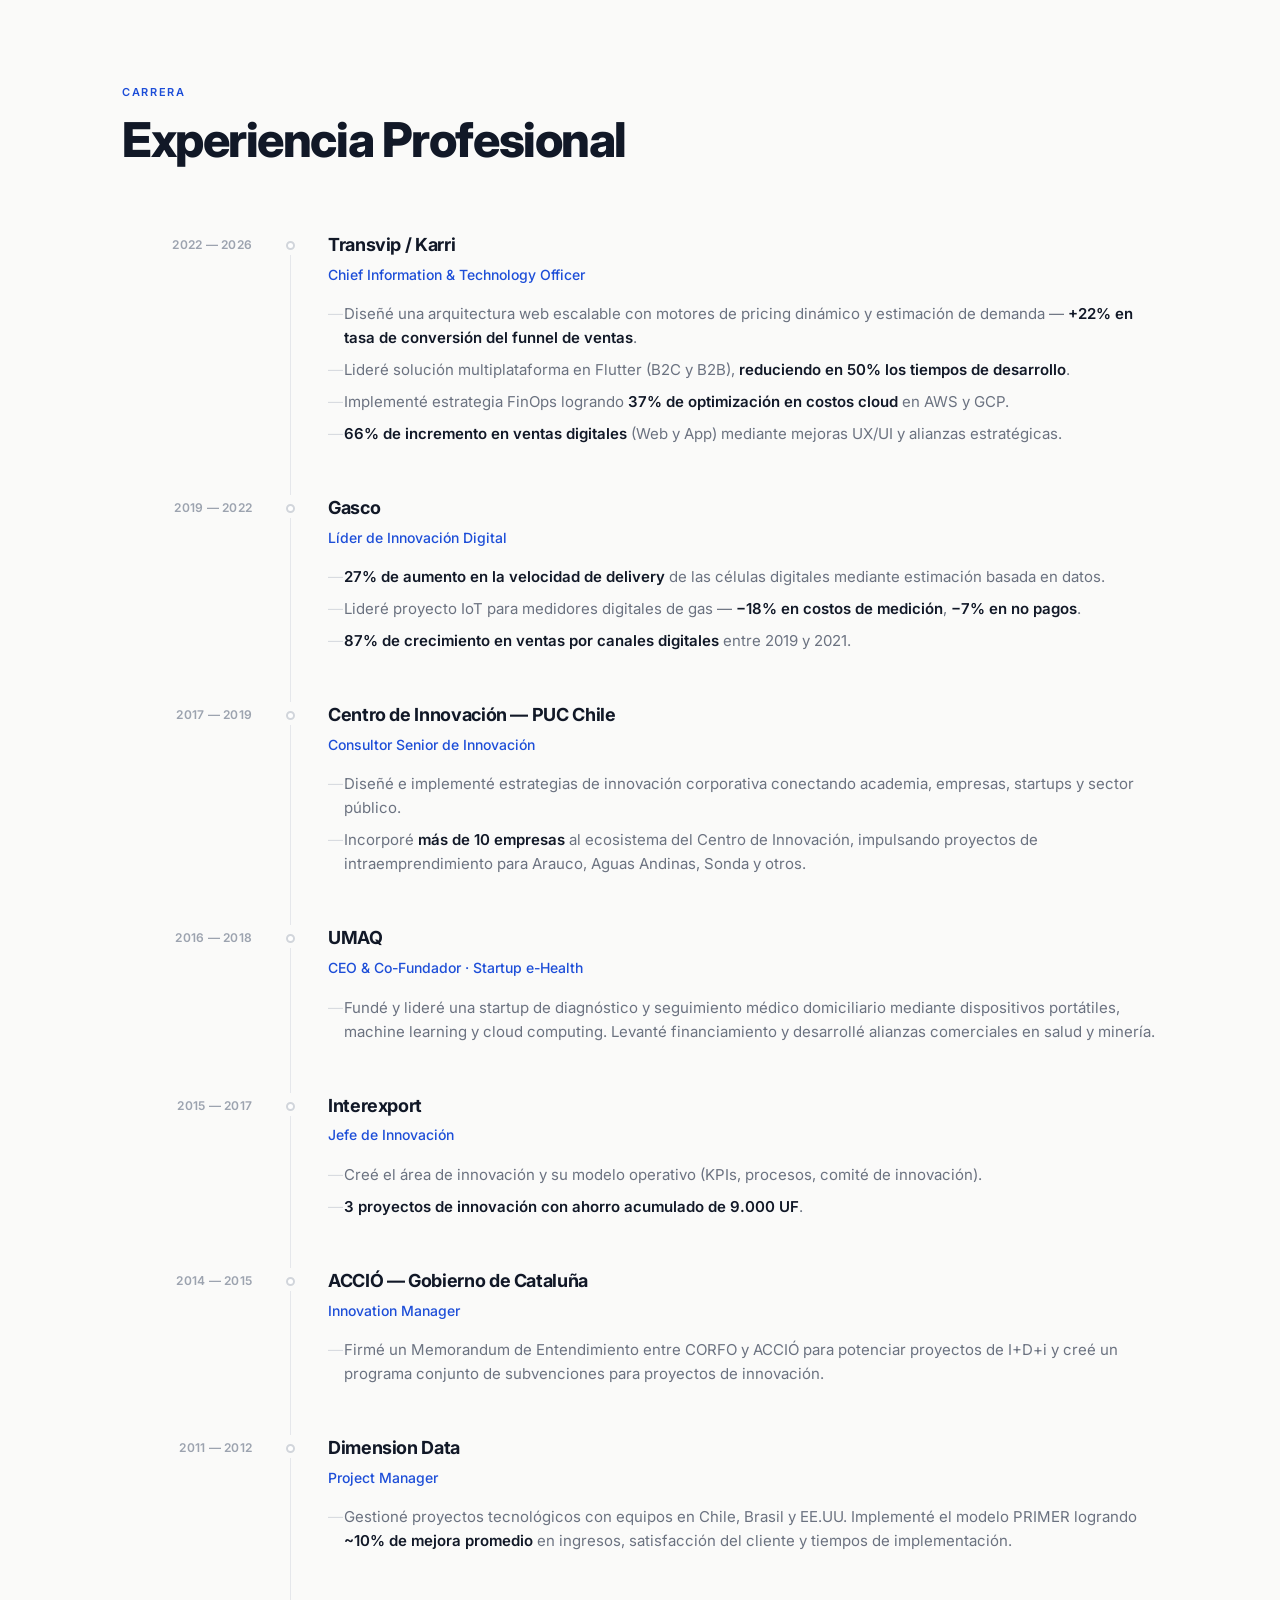
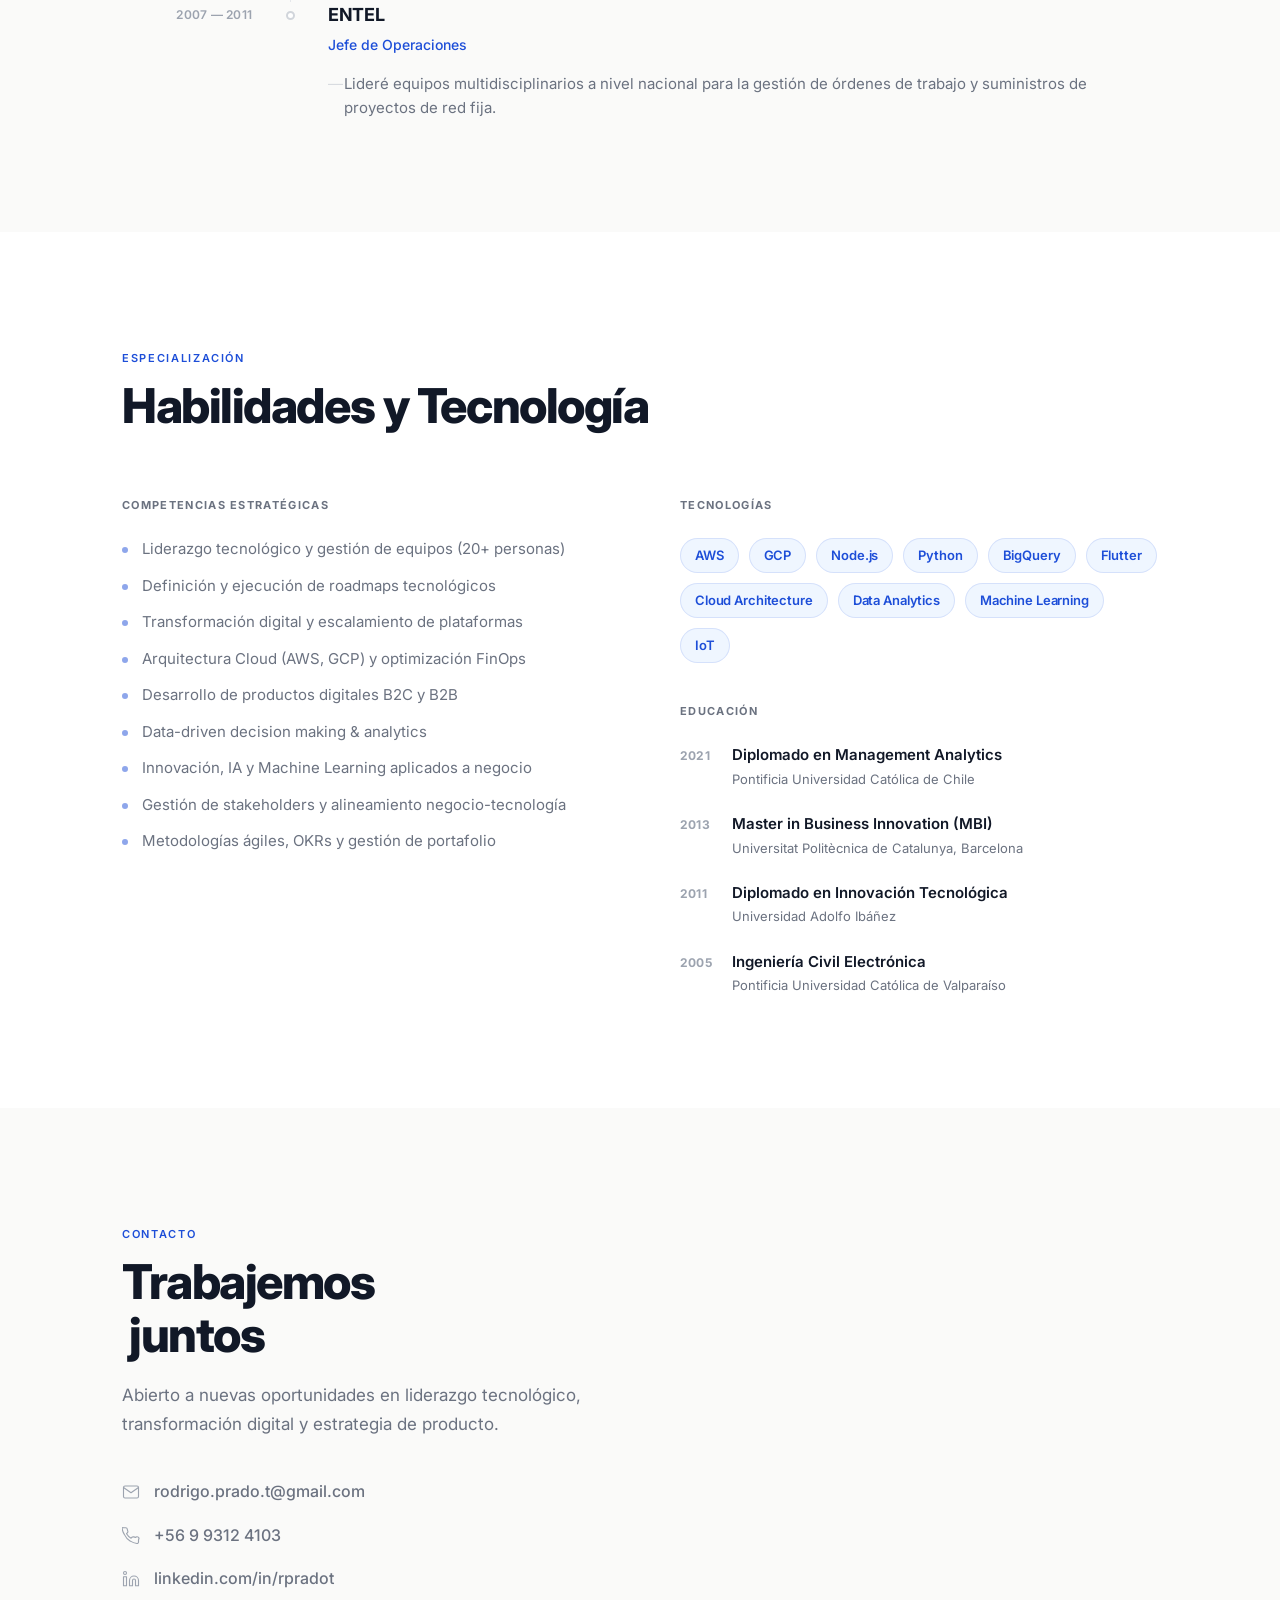
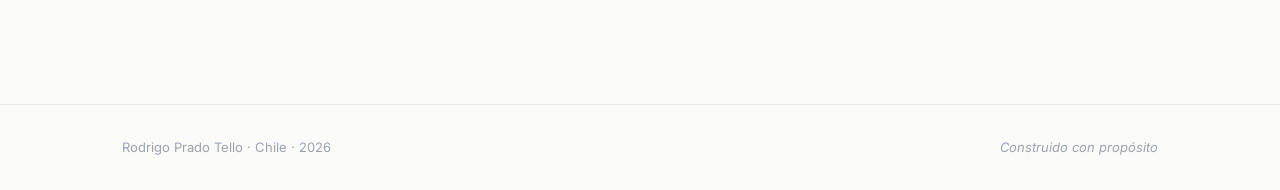
==== commit 71345248: "Add Projects page with bilingual support and contact title alignment fix - New projects.html page sh" ====
--- a/index.html
+++ b/index.html
@@ -20,6 +20,7 @@
         <li><a href="#about"      class="nav__link t" data-key="nav_about">About</a></li>
         <li><a href="#experience" class="nav__link t" data-key="nav_exp">Experience</a></li>
         <li><a href="#skills"     class="nav__link t" data-key="nav_skills">Skills</a></li>
+        <li><a href="projects.html" class="nav__link t" data-key="nav_projects">Projects</a></li>
         <li><a href="#contact"    class="nav__link t" data-key="nav_contact">Contact</a></li>
       </ul>
       <div class="nav__right">
--- a/style.css
+++ b/style.css
@@ -638,6 +638,11 @@
   margin-bottom: 1.25rem;
 }
 
+[data-lang="es"] .contact__title {
+  padding-left: 0.15em;
+  text-indent: -0.15em;
+}
+
 .contact__sub {
   font-size: 1.0625rem;
   color: var(--text-muted);
@@ -694,6 +699,115 @@
 
 .footer__built {
   font-style: italic;
+}
+
+/* ─── NAV ACTIVE ─────────────────────────────────────────── */
+.nav__link--active {
+  color: var(--accent);
+}
+
+/* ─── PROJECTS PAGE ──────────────────────────────────────── */
+.projects-hero {
+  padding: calc(var(--nav-h) + 5rem) 0 4rem;
+}
+
+.projects-hero__title {
+  font-size: clamp(3rem, 7vw, 5.5rem);
+  font-weight: 800;
+  line-height: 1.0;
+  letter-spacing: -0.04em;
+  color: var(--text);
+  margin-top: 0.75rem;
+}
+
+.projects-list {
+  padding-bottom: 6rem;
+}
+
+.project-item {
+  display: grid;
+  grid-template-columns: 1fr 1fr;
+  gap: 0;
+  border-top: 1px solid var(--border);
+  min-height: 480px;
+}
+
+.project-item:last-child {
+  border-bottom: 1px solid var(--border);
+}
+
+
+.project-item__image {
+  background: var(--bg-alt);
+  min-height: 360px;
+}
+
+.project-item__content {
+  padding: 4rem;
+  display: flex;
+  flex-direction: column;
+  justify-content: center;
+  gap: 1.25rem;
+}
+
+.project-item__meta {
+  font-size: 0.6875rem;
+  font-weight: 600;
+  letter-spacing: 0.15em;
+  text-transform: uppercase;
+  color: var(--accent);
+}
+
+.project-item__title {
+  font-size: clamp(1.75rem, 3vw, 2.5rem);
+  font-weight: 800;
+  line-height: 1.1;
+  letter-spacing: -0.03em;
+  color: var(--text);
+}
+
+.project-item__desc {
+  font-size: 1rem;
+  color: var(--text-muted);
+  line-height: 1.7;
+  max-width: 42ch;
+}
+
+.project-item__link {
+  display: inline-flex;
+  align-items: center;
+  font-size: 0.875rem;
+  font-weight: 600;
+  letter-spacing: 0.02em;
+  color: var(--text);
+  transition: color 0.2s var(--ease), gap 0.2s var(--ease);
+  gap: 0.25rem;
+  width: fit-content;
+  margin-top: 0.5rem;
+}
+
+.project-item__link:hover {
+  color: var(--accent);
+}
+
+@media (max-width: 900px) {
+  .project-item {
+    grid-template-columns: 1fr;
+    min-height: unset;
+  }
+
+  .project-item__image {
+    min-height: 260px;
+    order: -1;
+  }
+
+  .project-item__content {
+    padding: 2.5rem 2rem;
+  }
+
+  .projects-hero {
+    padding: calc(var(--nav-h) + 3rem) 0 2.5rem;
+  }
 }
 
 /* ─── ANIMATIONS ─────────────────────────────────────────── */
